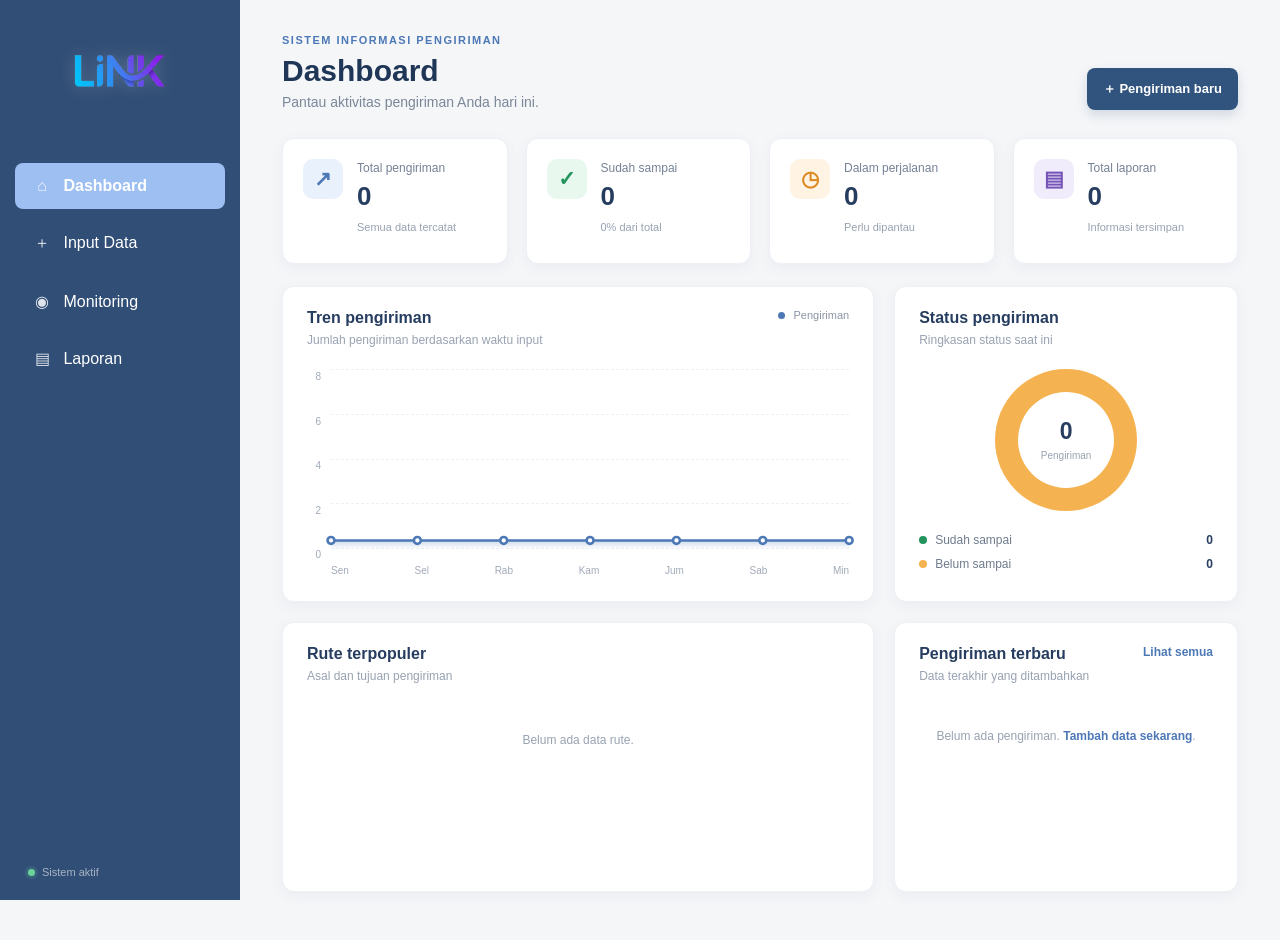
==== dashboard.html @ 86d523b2 "Integrasi Dashboard" ====
<!DOCTYPE html>
<html lang="id">
<head>
    <meta charset="UTF-8">
    <meta name="viewport" content="width=device-width, initial-scale=1.0">
    <title>Dashboard Pengiriman</title>
    <link rel="stylesheet" href="style.css">
</head>

<body>
    <aside class="sidebar">
        <div class="logo">
            <img src="logo.png" alt="Logo Website">
        </div>

        <nav aria-label="Navigasi utama">
            <a class="active" href="dashboard.html">
                <span class="nav-icon">⌂</span> Dashboard
            </a>
            <a href="inputdata.html">
                <span class="nav-icon">＋</span> Input Data
            </a>
            <a href="monitoring.html">
                <span class="nav-icon">◉</span> Monitoring
            </a>
            <a href="laporan.html">
                <span class="nav-icon">▤</span> Laporan
            </a>
        </nav>

        <div class="sidebar-footer">
            <span class="online-dot"></span>
            Sistem aktif
        </div>
    </aside>

    <main class="main-content dashboard-content">
        <header class="dashboard-header">
            <div>
                <p class="eyebrow">SISTEM INFORMASI PENGIRIMAN</p>
                <h1>Dashboard</h1>
                <p class="welcome-text">Pantau aktivitas pengiriman Anda hari ini.</p>
            </div>
            <a class="header-action" href="inputdata.html">＋ <span>Pengiriman baru</span></a>
        </header>

        <section class="stats-grid" aria-label="Ringkasan pengiriman">
            <article class="stat-card stat-blue">
                <div class="stat-icon">↗</div>
                <div>
                    <p>Total pengiriman</p>
                    <strong id="total-shipments">0</strong>
                    <small>Semua data tercatat</small>
                </div>
            </article>
            <article class="stat-card stat-green">
                <div class="stat-icon">✓</div>
                <div>
                    <p>Sudah sampai</p>
                    <strong id="arrived-shipments">0</strong>
                    <small id="arrival-rate">0% dari total</small>
                </div>
            </article>
            <article class="stat-card stat-orange">
                <div class="stat-icon">◷</div>
                <div>
                    <p>Dalam perjalanan</p>
                    <strong id="pending-shipments">0</strong>
                    <small>Perlu dipantau</small>
                </div>
            </article>
            <article class="stat-card stat-purple">
                <div class="stat-icon">▤</div>
                <div>
                    <p>Total laporan</p>
                    <strong id="total-reports">0</strong>
                    <small>Informasi tersimpan</small>
                </div>
            </article>
        </section>

        <section class="dashboard-grid">
            <article class="chart-card trend-card">
                <div class="card-heading">
                    <div>
                        <h2>Tren pengiriman</h2>
                        <p>Jumlah pengiriman berdasarkan waktu input</p>
                    </div>
                    <span class="chart-legend"><i></i> Pengiriman</span>
                </div>
                <div class="line-chart">
                    <div class="y-axis" aria-hidden="true"><span>8</span><span>6</span><span>4</span><span>2</span><span>0</span></div>
                    <div class="chart-area">
                        <div class="grid-lines" aria-hidden="true"><span></span><span></span><span></span><span></span><span></span></div>
                        <svg id="trend-chart" viewBox="0 0 600 210" preserveAspectRatio="none" role="img" aria-label="Grafik tren pengiriman">
                            <defs>
                                <linearGradient id="trend-fill" x1="0" x2="0" y1="0" y2="1">
                                    <stop offset="0%" stop-color="#4c78b6" stop-opacity=".28"/>
                                    <stop offset="100%" stop-color="#4c78b6" stop-opacity="0"/>
                                </linearGradient>
                            </defs>
                            <path id="trend-area" fill="url(#trend-fill)" d=""></path>
                            <polyline id="trend-line" fill="none" stroke="#4c78b6" stroke-width="3" stroke-linecap="round" stroke-linejoin="round" points=""></polyline>
                            <g id="trend-dots"></g>
                        </svg>
                        <div id="trend-labels" class="x-axis"></div>
                    </div>
                </div>
            </article>

            <article class="chart-card status-card">
                <div class="card-heading">
                    <div>
                        <h2>Status pengiriman</h2>
                        <p>Ringkasan status saat ini</p>
                    </div>
                </div>
                <div class="donut-wrap">
                    <div class="donut-chart" id="status-donut"><div><strong id="donut-total">0</strong><span>Pengiriman</span></div></div>
                    <div class="status-legend">
                        <div><span class="legend-dot arrived-dot"></span><span>Sudah sampai</span><strong id="legend-arrived">0</strong></div>
                        <div><span class="legend-dot pending-dot"></span><span>Belum sampai</span><strong id="legend-pending">0</strong></div>
                    </div>
                </div>
            </article>

            <article class="chart-card route-card">
                <div class="card-heading">
                    <div>
                        <h2>Rute terpopuler</h2>
                        <p>Asal dan tujuan pengiriman</p>
                    </div>
                </div>
                <div id="route-chart" class="bar-chart"></div>
            </article>

            <article class="chart-card recent-card">
                <div class="card-heading">
                    <div>
                        <h2>Pengiriman terbaru</h2>
                        <p>Data terakhir yang ditambahkan</p>
                    </div>
                    <a href="monitoring.html">Lihat semua</a>
                </div>
                <div id="recent-shipments" class="recent-list"></div>
            </article>
        </section>
    </main>

    <script>
        function getData(key) {
            try {
                return JSON.parse(localStorage.getItem(key) || "[]");
            } catch (error) {
                return [];
            }
        }

        function updateDashboard() {
            const shipments = getData("shipments");
            const reports = getData("reports");
            const arrived = shipments.filter(function (item) { return item.status === "Sudah"; }).length;
            const pending = shipments.length - arrived;
            const rate = shipments.length ? Math.round((arrived / shipments.length) * 100) : 0;

            document.getElementById("total-shipments").textContent = shipments.length;
            document.getElementById("arrived-shipments").textContent = arrived;
            document.getElementById("pending-shipments").textContent = pending;
            document.getElementById("total-reports").textContent = reports.length;
            document.getElementById("arrival-rate").textContent = rate + "% dari total";
            document.getElementById("donut-total").textContent = shipments.length;
            document.getElementById("legend-arrived").textContent = arrived;
            document.getElementById("legend-pending").textContent = pending;
            document.getElementById("status-donut").style.setProperty("--arrived-rate", rate + "%");

            renderTrend(shipments);
            renderRoutes(shipments);
            renderRecent(shipments);
        }

        function renderTrend(shipments) {
            const days = ["Sen", "Sel", "Rab", "Kam", "Jum", "Sab", "Min"];
            const counts = [0, 0, 0, 0, 0, 0, 0];
            shipments.forEach(function (shipment) {
                if (!shipment.createdAt) return;
                const date = new Date(shipment.createdAt);
                if (!Number.isNaN(date.getTime())) counts[(date.getDay() + 6) % 7]++;
            });
            const max = Math.max(2, Math.max.apply(null, counts));
            const points = counts.map(function (count, index) {
                return (index * 100) + "," + (200 - (count / max) * 170);
            });
            document.getElementById("trend-line").setAttribute("points", points.join(" "));
            document.getElementById("trend-area").setAttribute("d", "M " + points.join(" L ") + " L 600,210 L 0,210 Z");
            document.getElementById("trend-dots").innerHTML = points.map(function (point, index) {
                const values = point.split(",");
                return '<circle cx="' + values[0] + '" cy="' + values[1] + '" r="4" fill="#fff" stroke="#4c78b6" stroke-width="3"><title>' + days[index] + ": " + counts[index] + " pengiriman</title></circle>";
            }).join("");
            document.getElementById("trend-labels").innerHTML = days.map(function (day) { return "<span>" + day + "</span>"; }).join("");
        }

        function renderRoutes(shipments) {
            const routes = {};
            shipments.forEach(function (shipment) {
                const route = (shipment.origin || "Asal") + " → " + (shipment.destination || "Tujuan");
                routes[route] = (routes[route] || 0) + 1;
            });
            const sorted = Object.keys(routes).sort(function (a, b) { return routes[b] - routes[a]; }).slice(0, 4);
            const max = sorted.length ? routes[sorted[0]] : 1;
            const container = document.getElementById("route-chart");
            container.innerHTML = sorted.length ? sorted.map(function (route) {
                return '<div class="bar-row"><div class="bar-label"><span title="' + route + '">' + route + '</span><strong>' + routes[route] + '</strong></div><div class="bar-track"><i style="width:' + (routes[route] / max * 100) + '%"></i></div></div>';
            }).join("") : '<p class="empty-chart">Belum ada data rute.</p>';
        }

        function renderRecent(shipments) {
            const recent = shipments.slice(-4).reverse();
            const container = document.getElementById("recent-shipments");
            container.innerHTML = recent.length ? recent.map(function (shipment) {
                const statusClass = shipment.status === "Sudah" ? "status-arrived" : "status-pending";
                return '<div class="recent-item"><div class="route-avatar">↗</div><div class="recent-route"><strong>' + (shipment.origin || "-") + " → " + (shipment.destination || "-") + '</strong><span>' + (shipment.time || "--:--") + ' · Jadwal pengiriman</span></div><span class="status ' + statusClass + '">' + (shipment.status || "Belum") + "</span></div>";
            }).join("") : '<p class="empty-chart">Belum ada pengiriman. <a href="inputdata.html">Tambah data sekarang</a>.</p>';
        }

        updateDashboard();
        window.addEventListener("storage", updateDashboard);
        window.addEventListener("pageshow", updateDashboard);
    </script>
</body>
</html>
---- style.css ----
/* RESET */
* {
    margin: 0;
    padding: 0;
    box-sizing: border-box;
}


/* BODY */
body {
    font-family: Arial, sans-serif;
    background-color: #f5f6f8;
    display: flex;
    min-height: 100vh;
}


/* SIDEBAR */
.sidebar {
    width: 240px;
    height: 100vh;
    background-color: #314e76;
    position: fixed;
    left: 0;
    top: 0;
    padding: 25px 15px;
}


/* LOGO */
.logo {
    display: flex;
    justify-content: center;
    align-items: center;
    margin-bottom: 40px;
}

.logo img {
    width: 180px;
    height: auto;
    display: block;
    filter: drop-shadow(0 0 8px rgba(255, 255, 255, 0.2));
}


/* MENU */
.sidebar nav {
    display: flex;
    flex-direction: column;
    gap: 10px;
}


/* HYPERLINK */
.sidebar nav a {
    text-decoration: none;
    color: white;
    padding: 14px 18px;
    border-radius: 8px;
    transition: 0.3s;
}


/* HOVER */
.sidebar nav a:hover {
    background-color: #9ebff1;
}

.sidebar nav a.active {
    background-color: #9ebff1;
    font-weight: bold;
}


/* MAIN CONTENT */
.main-content {
    margin-left: 240px;
    width: calc(100% - 240px);
    min-height: 100vh;

    /* 
       AREA INI SENGAJA KOSONG
       Anda dapat memasukkan elemen
       website di dalamnya.
    */

    padding: 30px;
}

/* DASHBOARD */
.dashboard-content {
    padding: 34px 42px 48px;
}

.dashboard-header {
    display: flex;
    align-items: flex-end;
    justify-content: space-between;
    gap: 24px;
    margin-bottom: 28px;
}

.eyebrow {
    color: #4c78b6;
    font-size: 11px;
    font-weight: 800;
    letter-spacing: 1.5px;
    margin-bottom: 8px;
}

.dashboard-header h1 {
    color: #1f3657;
    font-size: 30px;
    margin-bottom: 6px;
}

.welcome-text {
    color: #7b8798;
    font-size: 14px;
}

.page-header {
    align-items: flex-end;
    display: flex;
    justify-content: space-between;
    gap: 24px;
    margin: 4px auto 26px;
    width: min(100%, 1100px);
}

.page-header h1 {
    color: #1f3657;
    font-size: 28px;
    margin-bottom: 6px;
}

.text-link {
    color: #4c78b6;
    font-size: 12px;
    font-weight: bold;
    text-decoration: none;
    white-space: nowrap;
}

.text-link:hover,
.card-heading a:hover {
    text-decoration: underline;
}

.section-label {
    color: #4c78b6;
    font-size: 10px;
    font-weight: 800;
    letter-spacing: 1.2px;
    margin-bottom: 9px;
}

.page-summary {
    display: flex;
    gap: 14px;
    margin: 0 auto 20px;
    width: min(100%, 1100px);
}

.page-summary > div {
    background: #f8fafc;
    border: 1px solid #edf0f5;
    border-radius: 9px;
    flex: 1;
    padding: 13px 16px;
}

.page-summary span {
    color: #7b8798;
    display: block;
    font-size: 11px;
    margin-bottom: 6px;
}

.page-summary strong {
    color: #263d60;
    font-size: 20px;
}

.table-card h2 {
    color: #314e76;
    font-size: 22px;
    margin-bottom: 8px;
}

.header-action {
    color: white;
    background: #31547f;
    border-radius: 8px;
    box-shadow: 0 5px 12px rgba(49, 84, 127, .18);
    font-size: 13px;
    font-weight: bold;
    padding: 12px 16px;
    text-decoration: none;
    transition: .2s;
}

.header-action:hover {
    background: #243f61;
    transform: translateY(-1px);
}

.stats-grid {
    display: grid;
    grid-template-columns: repeat(4, 1fr);
    gap: 18px;
    margin-bottom: 22px;
}

.stat-card {
    align-items: flex-start;
    background: white;
    border: 1px solid #edf0f5;
    border-radius: 12px;
    box-shadow: 0 4px 14px rgba(49, 78, 118, .06);
    display: flex;
    gap: 14px;
    min-height: 126px;
    padding: 20px;
}

.stat-icon {
    align-items: center;
    border-radius: 10px;
    display: flex;
    flex: 0 0 40px;
    font-size: 21px;
    font-weight: bold;
    height: 40px;
    justify-content: center;
}

.stat-card p {
    color: #758195;
    font-size: 12px;
    margin: 2px 0 8px;
}

.stat-card strong {
    color: #263d60;
    display: block;
    font-size: 26px;
    line-height: 1;
    margin-bottom: 8px;
}

.stat-card small {
    color: #98a2b1;
    font-size: 11px;
}

.stat-blue .stat-icon { background: #e9f1fc; color: #4c78b6; }
.stat-green .stat-icon { background: #e9f8ef; color: #23945d; }
.stat-orange .stat-icon { background: #fff3e3; color: #db8b24; }
.stat-purple .stat-icon { background: #f1ecfb; color: #7654b7; }

.dashboard-grid {
    display: grid;
    grid-template-columns: minmax(0, 1.55fr) minmax(280px, .9fr);
    gap: 20px;
}

.chart-card {
    background: white;
    border: 1px solid #edf0f5;
    border-radius: 12px;
    box-shadow: 0 4px 14px rgba(49, 78, 118, .06);
    min-width: 0;
    padding: 22px 24px;
}

.card-heading {
    align-items: flex-start;
    display: flex;
    justify-content: space-between;
    gap: 14px;
    margin-bottom: 22px;
}

.card-heading h2 {
    color: #263d60;
    font-size: 16px;
    margin-bottom: 6px;
}

.card-heading p {
    color: #98a2b1;
    font-size: 12px;
}

.card-heading a {
    color: #4c78b6;
    font-size: 12px;
    font-weight: bold;
    text-decoration: none;
}

.chart-legend {
    color: #8a94a4;
    font-size: 11px;
    white-space: nowrap;
}

.chart-legend i {
    background: #4c78b6;
    border-radius: 50%;
    display: inline-block;
    height: 7px;
    margin-right: 5px;
    width: 7px;
}

.trend-card { min-height: 300px; }
.line-chart { display: flex; height: 210px; }
.y-axis { color: #a1aab8; display: flex; flex-direction: column; font-size: 10px; justify-content: space-between; padding: 2px 10px 19px 0; text-align: right; width: 24px; }
.chart-area { flex: 1; min-width: 0; position: relative; }
.grid-lines { display: flex; flex-direction: column; height: 180px; justify-content: space-between; left: 0; position: absolute; right: 0; top: 0; }
.grid-lines span { border-top: 1px dashed #edf0f5; display: block; }
.chart-area svg { height: 180px; overflow: visible; position: relative; width: 100%; z-index: 1; }
.x-axis { color: #a1aab8; display: flex; font-size: 10px; justify-content: space-between; padding-top: 12px; }

.status-card { min-height: 300px; }
.donut-wrap { align-items: center; display: flex; flex-direction: column; gap: 22px; }
.donut-chart { align-items: center; background: conic-gradient(#23945d 0 var(--arrived-rate, 0%), #f5b250 var(--arrived-rate, 0%) 100%); border-radius: 50%; display: flex; height: 142px; justify-content: center; position: relative; width: 142px; }
.donut-chart:before { background: white; border-radius: 50%; content: ""; height: 96px; position: absolute; width: 96px; }
.donut-chart div { position: relative; text-align: center; z-index: 1; }
.donut-chart strong { color: #263d60; display: block; font-size: 23px; }
.donut-chart span { color: #98a2b1; font-size: 10px; }
.status-legend { display: grid; gap: 10px; width: 100%; }
.status-legend div { align-items: center; color: #6f7b8d; display: flex; font-size: 12px; gap: 8px; }
.status-legend strong { color: #263d60; margin-left: auto; }
.legend-dot { border-radius: 50%; height: 8px; width: 8px; }
.arrived-dot { background: #23945d; }
.pending-dot { background: #f5b250; }

.route-card, .recent-card { min-height: 270px; }
.bar-chart { display: grid; gap: 17px; padding-top: 4px; }
.bar-label { align-items: center; color: #6f7b8d; display: flex; font-size: 12px; justify-content: space-between; margin-bottom: 7px; }
.bar-label span { overflow: hidden; text-overflow: ellipsis; white-space: nowrap; }
.bar-label strong { color: #263d60; font-size: 12px; margin-left: 10px; }
.bar-track { background: #eef2f7; border-radius: 99px; height: 7px; overflow: hidden; }
.bar-track i { background: linear-gradient(90deg, #527fba, #86a9d4); border-radius: inherit; display: block; height: 100%; }
.empty-chart { color: #98a2b1; font-size: 12px; padding: 24px 0; text-align: center; }
.empty-chart a { color: #4c78b6; font-weight: bold; text-decoration: none; }

.recent-list { display: grid; gap: 5px; }
.recent-item { align-items: center; border-bottom: 1px solid #f0f2f5; display: flex; gap: 10px; padding: 9px 0; }
.recent-item:last-child { border-bottom: 0; }
.route-avatar { align-items: center; background: #e9f1fc; border-radius: 8px; color: #4c78b6; display: flex; flex: 0 0 32px; font-size: 16px; height: 32px; justify-content: center; }
.recent-route { flex: 1; min-width: 0; }
.recent-route strong { color: #3d4e68; display: block; font-size: 12px; overflow: hidden; text-overflow: ellipsis; white-space: nowrap; }
.recent-route span { color: #a0a9b6; display: block; font-size: 10px; margin-top: 4px; }
.recent-item .status { font-size: 10px; padding: 4px 8px; }
.sidebar-footer { align-items: center; bottom: 22px; color: rgba(255,255,255,.58); display: flex; font-size: 11px; gap: 7px; left: 28px; position: absolute; }
.online-dot { background: #6bd29a; border-radius: 50%; box-shadow: 0 0 0 3px rgba(107,210,154,.15); height: 7px; width: 7px; }
.nav-icon { display: inline-block; font-size: 16px; margin-right: 8px; opacity: .85; text-align: center; width: 18px; }

/* FORM INPUT DATA */
.input-card {
    width: min(100%, 720px);
    margin: 20px auto;
    padding: 32px;
    background-color: white;
    border-radius: 12px;
    box-shadow: 0 4px 14px rgba(49, 78, 118, 0.12);
}

.input-card h1 {
    color: #314e76;
    margin-bottom: 8px;
}

.input-card p {
    color: #6b7280;
    margin-bottom: 28px;
}

.form-group {
    display: flex;
    flex-direction: column;
    gap: 8px;
    margin-bottom: 20px;
}

.form-group label {
    color: #314e76;
    font-weight: bold;
}

.form-group input {
    width: 100%;
    padding: 12px 14px;
    border: 1px solid #d1d5db;
    border-radius: 8px;
    font: inherit;
}

.form-group input:focus {
    outline: none;
    border-color: #314e76;
    box-shadow: 0 0 0 3px rgba(49, 78, 118, 0.15);
}

.form-group textarea {
    width: 100%;
    padding: 12px 14px;
    border: 1px solid #d1d5db;
    border-radius: 8px;
    font: inherit;
    resize: vertical;
}

.form-group textarea:focus {
    outline: none;
    border-color: #314e76;
    box-shadow: 0 0 0 3px rgba(49, 78, 118, 0.15);
}

.form-group select {
    width: 100%;
    padding: 12px 14px;
    border: 1px solid #d1d5db;
    border-radius: 8px;
    background-color: white;
    font: inherit;
}

.form-group select:focus {
    outline: none;
    border-color: #314e76;
    box-shadow: 0 0 0 3px rgba(49, 78, 118, 0.15);
}

.submit-button {
    border: 0;
    border-radius: 8px;
    padding: 13px 22px;
    background-color: #314e76;
    color: white;
    font: inherit;
    font-weight: bold;
    cursor: pointer;
    transition: 0.3s;
}

.submit-button:hover {
    background-color: #243b5a;
}

/* MONITORING TABLE */
.table-card {
    width: min(100%, 1100px);
    margin: 20px auto;
    padding: 32px;
    background-color: white;
    border-radius: 12px;
    box-shadow: 0 4px 14px rgba(49, 78, 118, 0.12);
}

.table-card h1 {
    color: #314e76;
    margin-bottom: 8px;
}

.table-card p {
    color: #6b7280;
    margin-bottom: 28px;
}

.table-wrapper {
    overflow-x: auto;
}

table {
    width: 100%;
    border-collapse: collapse;
    text-align: left;
}

th,
td {
    padding: 14px 16px;
    border-bottom: 1px solid #e5e7eb;
}

th {
    color: white;
    background-color: #314e76;
}

td {
    color: #374151;
}

.verify-button,
.status-button,
.close-modal {
    border: 0;
    border-radius: 7px;
    padding: 9px 14px;
    font: inherit;
    font-weight: bold;
    cursor: pointer;
}

.verify-button {
    color: white;
    background-color: #314e76;
}

.verify-button:hover {
    background-color: #243b5a;
}

.status {
    display: inline-block;
    padding: 5px 10px;
    border-radius: 999px;
    font-size: 13px;
    font-weight: bold;
}

.status-arrived {
    color: #166534;
    background-color: #dcfce7;
}

.status-pending {
    color: #92400e;
    background-color: #fef3c7;
}

.empty-state {
    padding: 30px;
    color: #6b7280;
    text-align: center;
}

/* VERIFICATION POPUP */
.modal-overlay {
    position: fixed;
    inset: 0;
    display: flex;
    justify-content: center;
    align-items: center;
    padding: 20px;
    background-color: rgba(15, 23, 42, 0.55);
}

.modal-overlay[hidden] {
    display: none;
}

.verification-modal {
    width: min(100%, 420px);
    padding: 28px;
    background-color: white;
    border-radius: 12px;
    text-align: center;
    box-shadow: 0 8px 24px rgba(15, 23, 42, 0.25);
}

.verification-modal h2 {
    color: #314e76;
    margin-bottom: 10px;
}

.verification-modal p {
    color: #6b7280;
    margin-bottom: 24px;
}

.modal-actions {
    display: flex;
    justify-content: center;
    gap: 12px;
    margin-bottom: 18px;
}

.arrived {
    color: white;
    background-color: #16a34a;
}

.not-arrived {
    color: white;
    background-color: #d97706;
}

.close-modal {
    color: #374151;
    background-color: #e5e7eb;
}


/* RESPONSIVE */
@media (max-width: 768px) {

    .sidebar {
        width: 180px;
    }

    .main-content {
        margin-left: 180px;
        width: calc(100% - 180px);
    }

    .input-card {
        padding: 24px;
    }

    .dashboard-content {
        padding: 24px 18px 36px;
    }

    .stats-grid {
        grid-template-columns: repeat(2, 1fr);
    }

    .dashboard-grid {
        grid-template-columns: 1fr;
    }

    .dashboard-header {
        align-items: flex-start;
        flex-direction: column;
    }

    .page-header {
        align-items: flex-start;
        flex-direction: column;
    }

    .page-summary {
        flex-wrap: wrap;
    }

}

@media (max-width: 480px) {
    .sidebar {
        padding: 18px 8px;
        width: 62px;
    }

    .logo img {
        width: 46px;
    }

    .sidebar nav a {
        font-size: 0;
        padding: 12px 8px;
        text-align: center;
    }

    .nav-icon {
        font-size: 18px;
        margin: 0;
    }

    .sidebar-footer {
        display: none;
    }

    .main-content {
        margin-left: 62px;
        width: calc(100% - 62px);
    }

    .stats-grid {
        gap: 10px;
    }

    .page-summary {
        gap: 8px;
    }

    .page-summary > div {
        min-width: calc(50% - 4px);
        padding: 11px;
    }

    .stat-card {
        gap: 8px;
        min-height: 112px;
        padding: 14px 10px;
    }

    .stat-icon {
        flex-basis: 30px;
        height: 30px;
    }

    .stat-card strong {
        font-size: 22px;
    }

    .stat-card small {
        font-size: 10px;
    }

    .header-action span {
        display: none;
    }
}
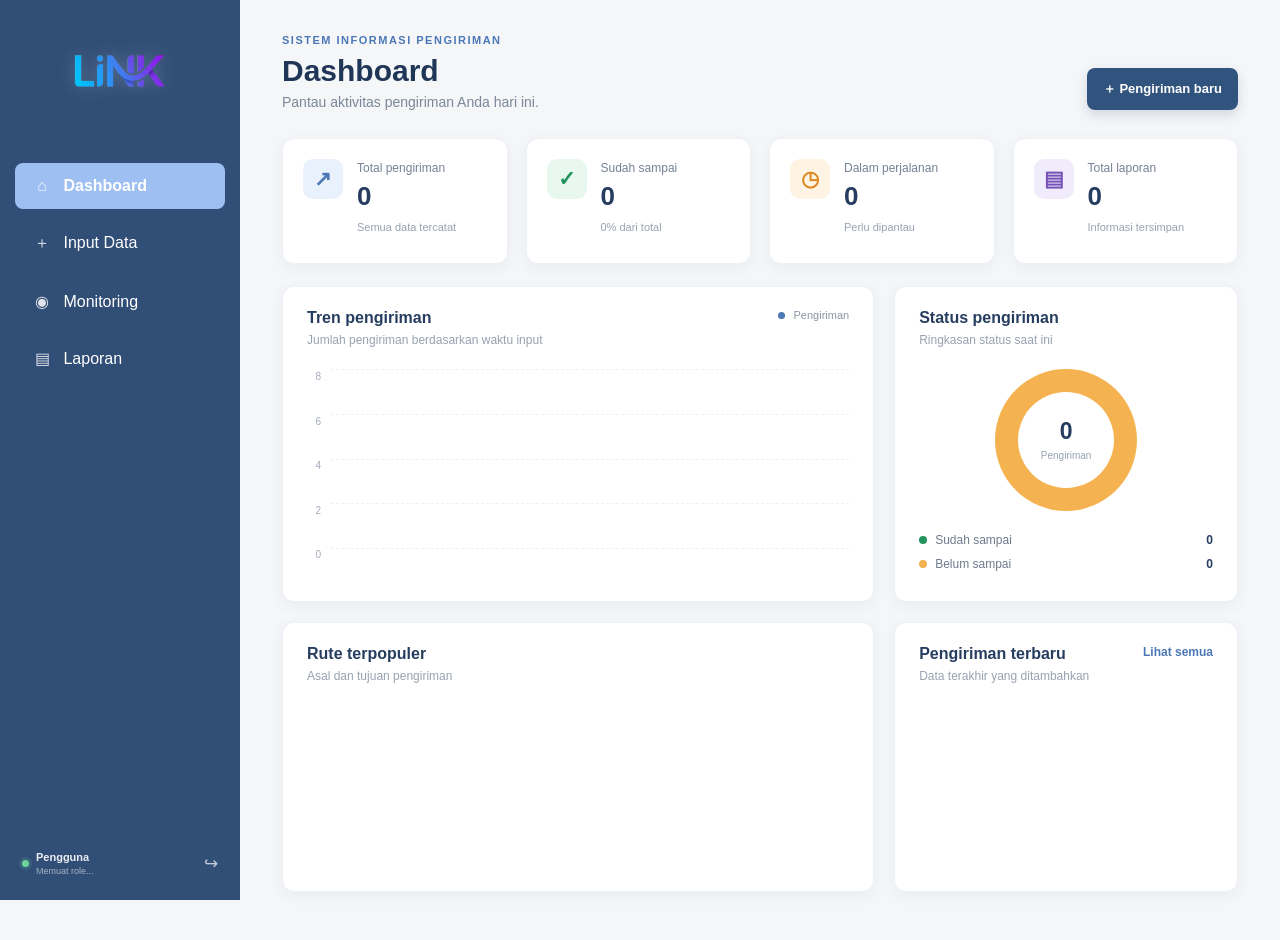
==== commit b1008d49: "Create login with role & migration supabase" ====
--- a/dashboard.html
+++ b/dashboard.html
@@ -14,23 +14,24 @@
         </div>
 
         <nav aria-label="Navigasi utama">
-            <a class="active" href="dashboard.html">
+            <a class="active" data-page="dashboard.html" href="dashboard.html">
                 <span class="nav-icon">⌂</span> Dashboard
             </a>
-            <a href="inputdata.html">
+            <a data-page="inputdata.html" href="inputdata.html">
                 <span class="nav-icon">＋</span> Input Data
             </a>
-            <a href="monitoring.html">
+            <a data-page="monitoring.html" href="monitoring.html">
                 <span class="nav-icon">◉</span> Monitoring
             </a>
-            <a href="laporan.html">
+            <a data-page="laporan.html" href="laporan.html">
                 <span class="nav-icon">▤</span> Laporan
             </a>
         </nav>
 
         <div class="sidebar-footer">
             <span class="online-dot"></span>
-            Sistem aktif
+            <span><strong data-user-name>Pengguna</strong><small data-user-role>Memuat role...</small></span>
+            <button type="button" data-action="logout" title="Keluar">↪</button>
         </div>
     </aside>
 
@@ -43,6 +44,7 @@
             </div>
             <a class="header-action" href="inputdata.html">＋ <span>Pengiriman baru</span></a>
         </header>
+        <div class="login-error" data-error hidden></div>
 
         <section class="stats-grid" aria-label="Ringkasan pengiriman">
             <article class="stat-card stat-blue">
@@ -147,18 +149,21 @@
         </section>
     </main>
 
-    <script>
-        function getData(key) {
-            try {
-                return JSON.parse(localStorage.getItem(key) || "[]");
-            } catch (error) {
-                return [];
-            }
-        }
-
-        function updateDashboard() {
-            const shipments = getData("shipments");
-            const reports = getData("reports");
+    <script type="module">
+        import { supabase, requirePageAccess, setupNavigation, showError } from "./supabase-client.js";
+
+        let shipments = [];
+        let reports = [];
+
+        async function updateDashboard() {
+            const shipmentResult = await supabase.from("shipments").select("id, origin, destination, shipping_time, status, created_at").order("created_at", { ascending: true });
+            const reportResult = await supabase.from("reports").select("id");
+            if (shipmentResult.error) throw shipmentResult.error;
+            if (reportResult.error) throw reportResult.error;
+            shipments = shipmentResult.data.map(function (item) {
+                return { origin: item.origin, destination: item.destination, time: item.shipping_time, status: item.status, createdAt: item.created_at };
+            });
+            reports = reportResult.data;
             const arrived = shipments.filter(function (item) { return item.status === "Sudah"; }).length;
             const pending = shipments.length - arrived;
             const rate = shipments.length ? Math.round((arrived / shipments.length) * 100) : 0;
@@ -222,9 +227,18 @@
             }).join("") : '<p class="empty-chart">Belum ada pengiriman. <a href="inputdata.html">Tambah data sekarang</a>.</p>';
         }
 
-        updateDashboard();
-        window.addEventListener("storage", updateDashboard);
-        window.addEventListener("pageshow", updateDashboard);
+        try {
+            const session = await requirePageAccess("dashboard.html");
+            if (session) {
+                setupNavigation(session.profile);
+                await updateDashboard();
+            }
+        } catch (error) {
+            showError("Dashboard gagal memuat data dari Supabase.");
+        }
+        window.addEventListener("pageshow", function () {
+            updateDashboard().catch(function () {});
+        });
     </script>
 </body>
 </html>
--- a/style.css
+++ b/style.css
@@ -356,9 +356,100 @@
 .recent-route strong { color: #3d4e68; display: block; font-size: 12px; overflow: hidden; text-overflow: ellipsis; white-space: nowrap; }
 .recent-route span { color: #a0a9b6; display: block; font-size: 10px; margin-top: 4px; }
 .recent-item .status { font-size: 10px; padding: 4px 8px; }
-.sidebar-footer { align-items: center; bottom: 22px; color: rgba(255,255,255,.58); display: flex; font-size: 11px; gap: 7px; left: 28px; position: absolute; }
+.sidebar-footer { align-items: center; bottom: 22px; color: rgba(255,255,255,.58); display: flex; font-size: 11px; gap: 7px; left: 22px; position: absolute; right: 18px; }
+.sidebar-footer strong, .sidebar-footer small { display: block; max-width: 142px; overflow: hidden; text-overflow: ellipsis; white-space: nowrap; }
+.sidebar-footer strong { color: rgba(255,255,255,.9); font-size: 11px; }
+.sidebar-footer small { font-size: 9px; margin-top: 3px; }
+.sidebar-footer button { background: transparent; border: 0; color: rgba(255,255,255,.7); cursor: pointer; font-size: 17px; margin-left: auto; padding: 4px; }
+.sidebar-footer button:hover { color: white; }
 .online-dot { background: #6bd29a; border-radius: 50%; box-shadow: 0 0 0 3px rgba(107,210,154,.15); height: 7px; width: 7px; }
 .nav-icon { display: inline-block; font-size: 16px; margin-right: 8px; opacity: .85; text-align: center; width: 18px; }
+
+/* LOGIN */
+.login-page {
+    align-items: center;
+    background: #f3f6fa;
+    display: flex;
+    justify-content: center;
+    padding: 28px;
+}
+
+.login-shell {
+    background: white;
+    border-radius: 18px;
+    box-shadow: 0 18px 50px rgba(49, 78, 118, .12);
+    display: grid;
+    grid-template-columns: 1fr 1fr;
+    max-width: 900px;
+    overflow: hidden;
+    width: 100%;
+}
+
+.login-brand {
+    background: #314e76;
+    color: white;
+    display: flex;
+    flex-direction: column;
+    justify-content: center;
+    min-height: 500px;
+    padding: 56px;
+}
+
+.login-brand img {
+    filter: brightness(0) invert(1);
+    margin-bottom: 50px;
+    max-width: 190px;
+}
+
+.login-brand .eyebrow {
+    color: #b9d4f5;
+}
+
+.login-brand h1 {
+    font-size: 32px;
+    line-height: 1.2;
+    margin-bottom: 18px;
+}
+
+.login-brand p:last-child {
+    color: #d1deef;
+    font-size: 14px;
+    line-height: 1.7;
+    max-width: 320px;
+}
+
+.login-card {
+    align-self: center;
+    padding: 56px;
+}
+
+.login-card h2 {
+    color: #263d60;
+    font-size: 26px;
+    margin-bottom: 8px;
+}
+
+.login-subtitle {
+    color: #8a94a4;
+    font-size: 13px;
+    margin-bottom: 28px;
+}
+
+.login-button {
+    margin-top: 6px;
+    width: 100%;
+}
+
+.login-error {
+    background: #fff1f2;
+    border: 1px solid #fecdd3;
+    border-radius: 8px;
+    color: #be123c;
+    font-size: 12px;
+    line-height: 1.5;
+    margin-bottom: 18px;
+    padding: 11px 13px;
+}
 
 /* FORM INPUT DATA */
 .input-card {
@@ -707,4 +798,26 @@
     .header-action span {
         display: none;
     }
+
+    .login-shell {
+        grid-template-columns: 1fr;
+    }
+
+    .login-brand {
+        min-height: auto;
+        padding: 34px;
+    }
+
+    .login-brand img {
+        margin-bottom: 28px;
+        max-width: 130px;
+    }
+
+    .login-brand h1 {
+        font-size: 26px;
+    }
+
+    .login-card {
+        padding: 34px;
+    }
 }
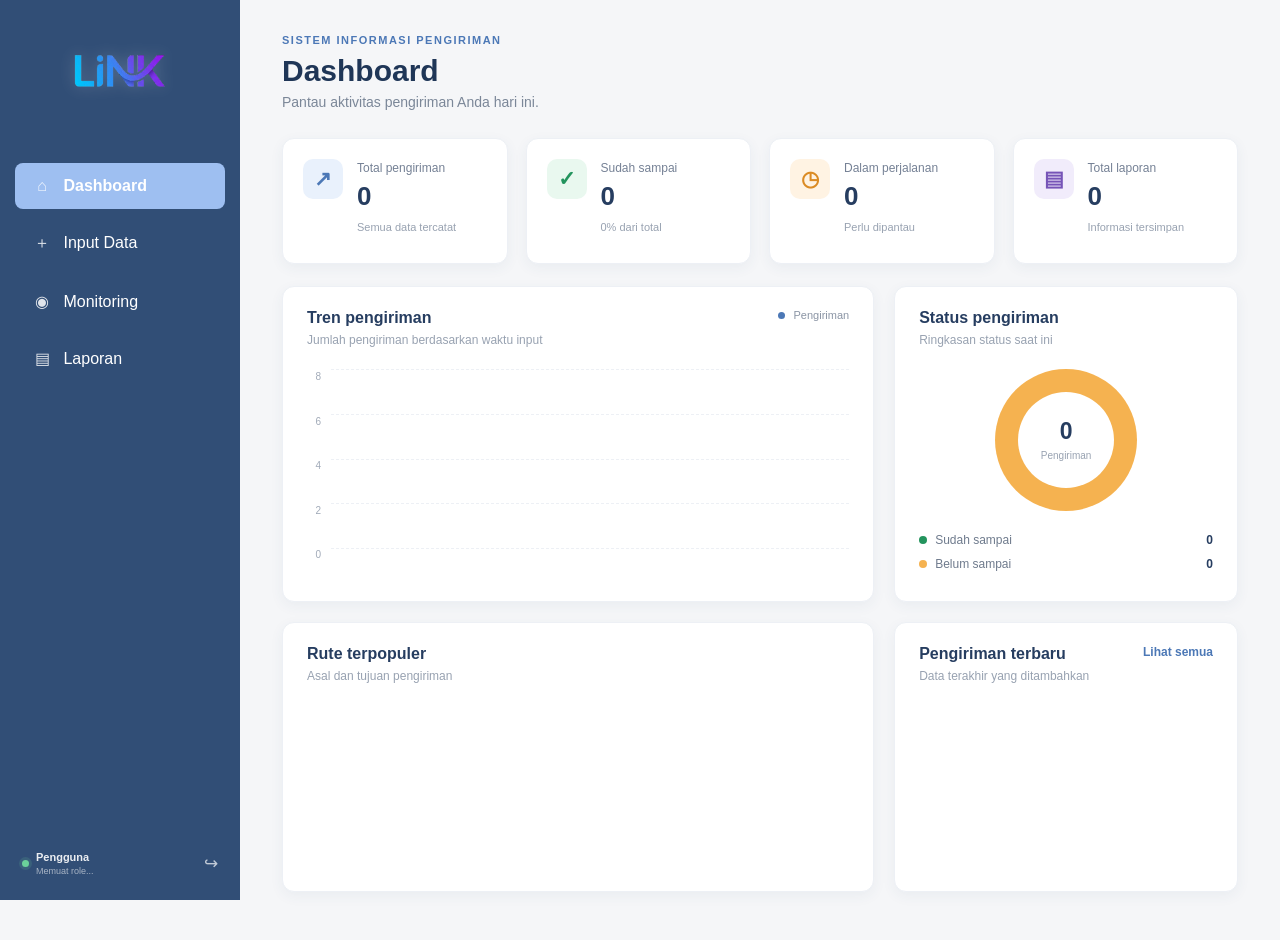
==== commit a6a93536: "Remove Navigation" ====
--- a/dashboard.html
+++ b/dashboard.html
@@ -42,7 +42,6 @@
                 <h1>Dashboard</h1>
                 <p class="welcome-text">Pantau aktivitas pengiriman Anda hari ini.</p>
             </div>
-            <a class="header-action" href="inputdata.html">＋ <span>Pengiriman baru</span></a>
         </header>
         <div class="login-error" data-error hidden></div>
 
--- a/style.css
+++ b/style.css
@@ -396,7 +396,6 @@
 }
 
 .login-brand img {
-    filter: brightness(0) invert(1);
     margin-bottom: 50px;
     max-width: 190px;
 }
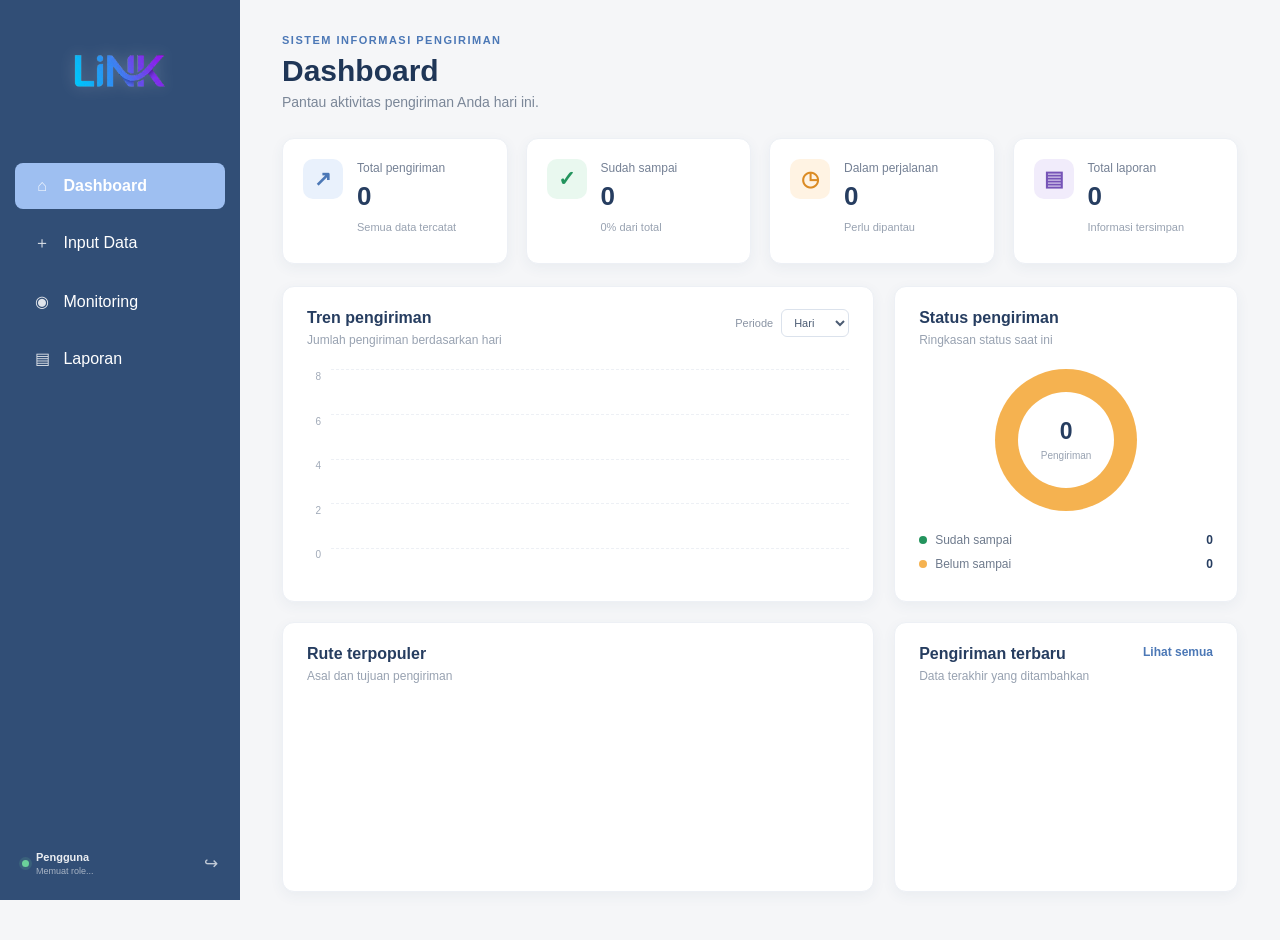
==== commit a958bd19: "CHange Input" ====
--- a/dashboard.html
+++ b/dashboard.html
@@ -85,9 +85,16 @@
                 <div class="card-heading">
                     <div>
                         <h2>Tren pengiriman</h2>
-                        <p>Jumlah pengiriman berdasarkan waktu input</p>
-                    </div>
-                    <span class="chart-legend"><i></i> Pengiriman</span>
+                        <p id="trend-description">Jumlah pengiriman berdasarkan hari</p>
+                    </div>
+                    <div class="trend-controls">
+                        <label for="trend-period">Periode</label>
+                        <select id="trend-period">
+                            <option value="day">Hari</option>
+                            <option value="month">Bulan</option>
+                            <option value="year">Tahun</option>
+                        </select>
+                    </div>
                 </div>
                 <div class="line-chart">
                     <div class="y-axis" aria-hidden="true"><span>8</span><span>6</span><span>4</span><span>2</span><span>0</span></div>
@@ -155,12 +162,12 @@
         let reports = [];
 
         async function updateDashboard() {
-            const shipmentResult = await supabase.from("shipments").select("id, origin, destination, shipping_time, status, created_at").order("created_at", { ascending: true });
+            const shipmentResult = await supabase.from("shipments").select("id, trip_id, shipping_date, origin, destination, shipping_time, planned_arrival, arrival_time, driver_id, fleet_type, status, created_at").order("shipping_date", { ascending: true });
             const reportResult = await supabase.from("reports").select("id");
             if (shipmentResult.error) throw shipmentResult.error;
             if (reportResult.error) throw reportResult.error;
             shipments = shipmentResult.data.map(function (item) {
-                return { origin: item.origin, destination: item.destination, time: item.shipping_time, status: item.status, createdAt: item.created_at };
+                return { tripId: item.trip_id, shippingDate: item.shipping_date, origin: item.origin, destination: item.destination, time: item.shipping_time, status: item.status, plannedArrival: item.planned_arrival, arrivalTime: item.arrival_time, driverId: item.driver_id, fleetType: item.fleet_type, createdAt: item.created_at };
             });
             reports = reportResult.data;
             const arrived = shipments.filter(function (item) { return item.status === "Sudah"; }).length;
@@ -177,30 +184,47 @@
             document.getElementById("legend-pending").textContent = pending;
             document.getElementById("status-donut").style.setProperty("--arrived-rate", rate + "%");
 
-            renderTrend(shipments);
+            renderTrend(shipments, document.getElementById("trend-period").value);
             renderRoutes(shipments);
             renderRecent(shipments);
         }
 
-        function renderTrend(shipments) {
-            const days = ["Sen", "Sel", "Rab", "Kam", "Jum", "Sab", "Min"];
-            const counts = [0, 0, 0, 0, 0, 0, 0];
+        function renderTrend(shipments, period) {
+            const labels = period === "day" ? ["Sen", "Sel", "Rab", "Kam", "Jum", "Sab", "Min"] : period === "month" ? ["Jan", "Feb", "Mar", "Apr", "Mei", "Jun", "Jul", "Agt", "Sep", "Okt", "Nov", "Des"] : [];
+            const counts = labels.length ? labels.map(function () { return 0; }) : [];
             shipments.forEach(function (shipment) {
-                if (!shipment.createdAt) return;
-                const date = new Date(shipment.createdAt);
-                if (!Number.isNaN(date.getTime())) counts[(date.getDay() + 6) % 7]++;
-            });
+                const date = new Date((shipment.shippingDate || "") + "T00:00:00");
+                if (Number.isNaN(date.getTime())) return;
+                if (period === "day") counts[(date.getDay() + 6) % 7]++;
+                if (period === "month") counts[date.getMonth()]++;
+                if (period === "year") {
+                    const year = String(date.getFullYear());
+                    const index = labels.indexOf(year);
+                    if (index >= 0) counts[index]++;
+                }
+            });
+            if (period === "year") {
+                const years = {};
+                shipments.forEach(function (shipment) {
+                    const year = (shipment.shippingDate || "").slice(0, 4);
+                    if (year) years[year] = (years[year] || 0) + 1;
+                });
+                labels.push.apply(labels, Object.keys(years).sort());
+                counts.push.apply(counts, labels.map(function (year) { return years[year] || 0; }));
+            }
             const max = Math.max(2, Math.max.apply(null, counts));
+            const step = labels.length > 1 ? 600 / (labels.length - 1) : 600;
             const points = counts.map(function (count, index) {
-                return (index * 100) + "," + (200 - (count / max) * 170);
+                return (index * step) + "," + (200 - (count / max) * 170);
             });
             document.getElementById("trend-line").setAttribute("points", points.join(" "));
             document.getElementById("trend-area").setAttribute("d", "M " + points.join(" L ") + " L 600,210 L 0,210 Z");
             document.getElementById("trend-dots").innerHTML = points.map(function (point, index) {
                 const values = point.split(",");
-                return '<circle cx="' + values[0] + '" cy="' + values[1] + '" r="4" fill="#fff" stroke="#4c78b6" stroke-width="3"><title>' + days[index] + ": " + counts[index] + " pengiriman</title></circle>";
+                return '<circle cx="' + values[0] + '" cy="' + values[1] + '" r="4" fill="#fff" stroke="#4c78b6" stroke-width="3"><title>' + labels[index] + ": " + counts[index] + " pengiriman</title></circle>";
             }).join("");
-            document.getElementById("trend-labels").innerHTML = days.map(function (day) { return "<span>" + day + "</span>"; }).join("");
+            document.getElementById("trend-labels").innerHTML = labels.map(function (label) { return "<span>" + label + "</span>"; }).join("");
+            document.getElementById("trend-description").textContent = "Jumlah pengiriman berdasarkan " + (period === "day" ? "hari" : period === "month" ? "bulan" : "tahun");
         }
 
         function renderRoutes(shipments) {
@@ -221,10 +245,14 @@
             const recent = shipments.slice(-4).reverse();
             const container = document.getElementById("recent-shipments");
             container.innerHTML = recent.length ? recent.map(function (shipment) {
-                const statusClass = shipment.status === "Sudah" ? "status-arrived" : "status-pending";
-                return '<div class="recent-item"><div class="route-avatar">↗</div><div class="recent-route"><strong>' + (shipment.origin || "-") + " → " + (shipment.destination || "-") + '</strong><span>' + (shipment.time || "--:--") + ' · Jadwal pengiriman</span></div><span class="status ' + statusClass + '">' + (shipment.status || "Belum") + "</span></div>";
+                const statusClass = shipment.status === "Sudah" ? "status-arrived" : shipment.status === "Terlambat" ? "status-late" : "status-pending";
+                return '<div class="recent-item"><div class="route-avatar">↗</div><div class="recent-route"><strong>' + (shipment.origin || "-") + " → " + (shipment.destination || "-") + '</strong><span>' + (shipment.shippingDate || "--") + " · " + (shipment.time || "--:--") + '</span></div><span class="status ' + statusClass + '">' + (shipment.status || "Belum") + "</span></div>";
             }).join("") : '<p class="empty-chart">Belum ada pengiriman. <a href="inputdata.html">Tambah data sekarang</a>.</p>';
         }
+
+        document.getElementById("trend-period").addEventListener("change", function (event) {
+            renderTrend(shipments, event.target.value);
+        });
 
         try {
             const session = await requirePageAccess("dashboard.html");
--- a/style.css
+++ b/style.css
@@ -313,6 +313,26 @@
     height: 7px;
     margin-right: 5px;
     width: 7px;
+}
+
+.trend-controls {
+    align-items: center;
+    display: flex;
+    gap: 8px;
+}
+
+.trend-controls label {
+    color: #8a94a4;
+    font-size: 11px;
+}
+
+.trend-controls select {
+    background: white;
+    border: 1px solid #dbe2ec;
+    border-radius: 6px;
+    color: #4c5c73;
+    font-size: 11px;
+    padding: 6px 8px;
 }
 
 .trend-card { min-height: 300px; }
@@ -526,6 +546,11 @@
     box-shadow: 0 0 0 3px rgba(49, 78, 118, 0.15);
 }
 
+.field-help {
+    color: #8a94a4;
+    font-size: 11px;
+}
+
 .submit-button {
     border: 0;
     border-radius: 8px;
@@ -625,6 +650,11 @@
     background-color: #fef3c7;
 }
 
+.status-late {
+    background-color: #fee2e2;
+    color: #b91c1c;
+}
+
 .empty-state {
     padding: 30px;
     color: #6b7280;
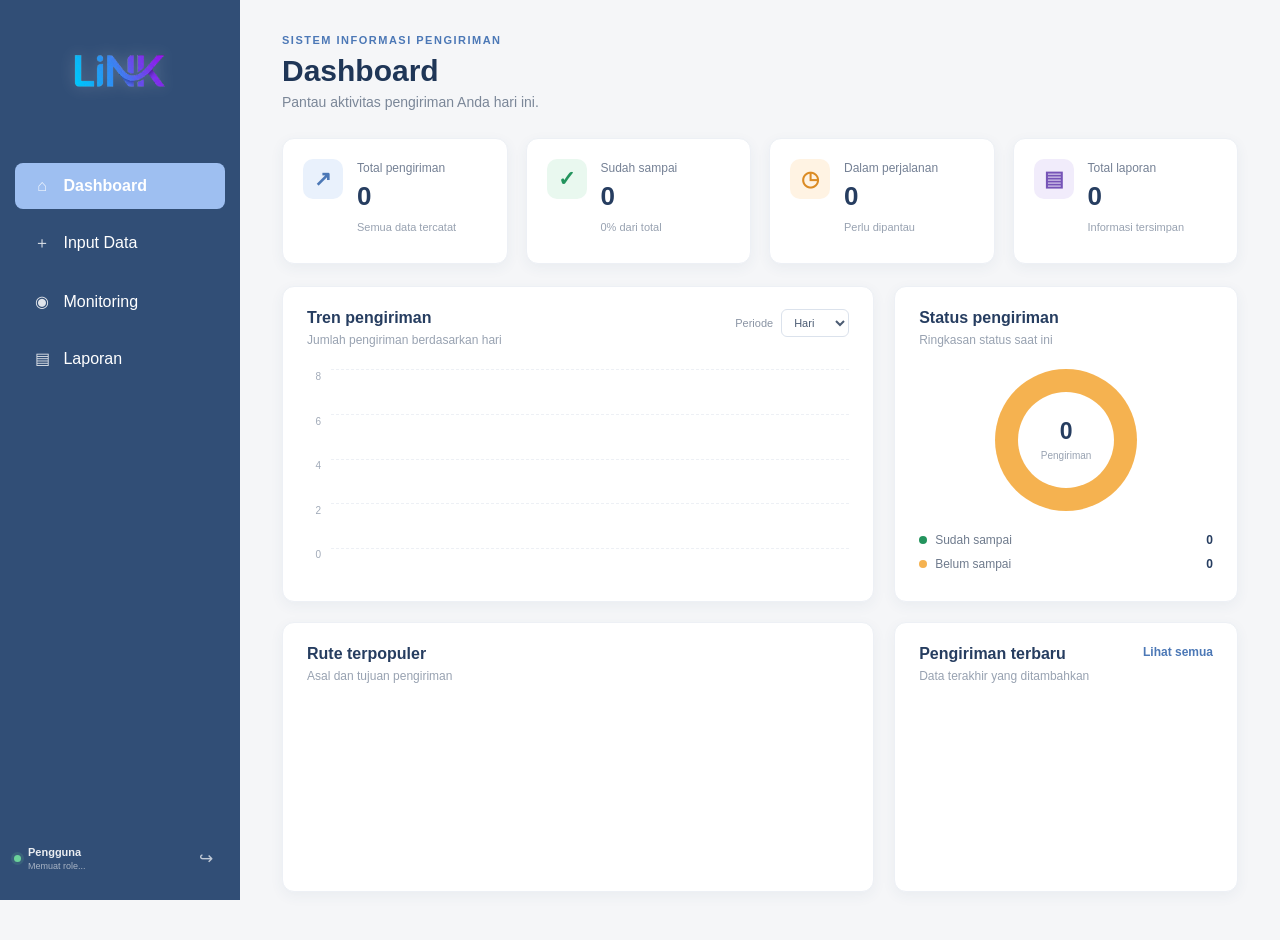
==== commit 3bb03abe: "Fix logout responsive" ====
--- a/dashboard.html
+++ b/dashboard.html
@@ -4,6 +4,8 @@
     <meta charset="UTF-8">
     <meta name="viewport" content="width=device-width, initial-scale=1.0">
     <title>Dashboard Pengiriman</title>
+    <link rel="icon" type="image/png" href="logo.png">
+    <link rel="manifest" href="manifest.webmanifest">
     <link rel="stylesheet" href="style.css">
 </head>
 
@@ -31,7 +33,7 @@
         <div class="sidebar-footer">
             <span class="online-dot"></span>
             <span><strong data-user-name>Pengguna</strong><small data-user-role>Memuat role...</small></span>
-            <button type="button" data-action="logout" title="Keluar">↪</button>
+            <button type="button" data-action="logout" title="Keluar" aria-label="Keluar">↪</button>
         </div>
     </aside>
 
--- a/style.css
+++ b/style.css
@@ -12,6 +12,7 @@
     background-color: #f5f6f8;
     display: flex;
     min-height: 100vh;
+    overflow-x: hidden;
 }
 
 
@@ -147,6 +148,31 @@
     text-decoration: underline;
 }
 
+.page-actions {
+    display: flex;
+    gap: 10px;
+}
+
+.import-result {
+    border-radius: 8px;
+    font-size: 12px;
+    margin: 0 auto 18px;
+    padding: 11px 14px;
+    width: min(100%, 1100px);
+}
+
+.import-success {
+    background: #ecfdf3;
+    border: 1px solid #bbf7d0;
+    color: #166534;
+}
+
+.import-failure {
+    background: #fff1f2;
+    border: 1px solid #fecdd3;
+    color: #be123c;
+}
+
 .section-label {
     color: #4c78b6;
     font-size: 10px;
@@ -189,20 +215,30 @@
 }
 
 .header-action {
+    align-items: center;
     color: white;
     background: #31547f;
     border-radius: 8px;
     box-shadow: 0 5px 12px rgba(49, 84, 127, .18);
+    display: inline-flex;
     font-size: 13px;
     font-weight: bold;
+    gap: 6px;
     padding: 12px 16px;
     text-decoration: none;
     transition: .2s;
+    white-space: nowrap;
 }
 
 .header-action:hover {
     background: #243f61;
     transform: translateY(-1px);
+}
+
+button.header-action {
+    border: 0;
+    cursor: pointer;
+    font-family: inherit;
 }
 
 .stats-grid {
@@ -376,11 +412,12 @@
 .recent-route strong { color: #3d4e68; display: block; font-size: 12px; overflow: hidden; text-overflow: ellipsis; white-space: nowrap; }
 .recent-route span { color: #a0a9b6; display: block; font-size: 10px; margin-top: 4px; }
 .recent-item .status { font-size: 10px; padding: 4px 8px; }
-.sidebar-footer { align-items: center; bottom: 22px; color: rgba(255,255,255,.58); display: flex; font-size: 11px; gap: 7px; left: 22px; position: absolute; right: 18px; }
+.sidebar-footer { align-items: center; bottom: 22px; color: rgba(255,255,255,.58); display: flex; font-size: 11px; gap: 7px; left: 14px; min-width: 0; position: absolute; right: 14px; }
+.sidebar-footer > span:not(.online-dot) { flex: 1; min-width: 0; }
 .sidebar-footer strong, .sidebar-footer small { display: block; max-width: 142px; overflow: hidden; text-overflow: ellipsis; white-space: nowrap; }
 .sidebar-footer strong { color: rgba(255,255,255,.9); font-size: 11px; }
 .sidebar-footer small { font-size: 9px; margin-top: 3px; }
-.sidebar-footer button { background: transparent; border: 0; color: rgba(255,255,255,.7); cursor: pointer; font-size: 17px; margin-left: auto; padding: 4px; }
+.sidebar-footer button { align-items: center; background: transparent; border: 0; color: rgba(255,255,255,.7); cursor: pointer; display: flex; flex: 0 0 40px; font-size: 17px; height: 40px; justify-content: center; margin-left: auto; padding: 4px; }
 .sidebar-footer button:hover { color: white; }
 .online-dot { background: #6bd29a; border-radius: 50%; box-shadow: 0 0 0 3px rgba(107,210,154,.15); height: 7px; width: 7px; }
 .nav-icon { display: inline-block; font-size: 16px; margin-right: 8px; opacity: .85; text-align: center; width: 18px; }
@@ -457,6 +494,32 @@
 .login-button {
     margin-top: 6px;
     width: 100%;
+}
+
+.install-button {
+    background: #e9f1fc;
+    border: 1px solid #c9d9ed;
+    border-radius: 8px;
+    color: #31547f;
+    cursor: pointer;
+    font: inherit;
+    font-size: 12px;
+    font-weight: bold;
+    margin-top: 12px;
+    padding: 11px 14px;
+    width: 100%;
+}
+
+.install-button:hover {
+    background: #dceafb;
+}
+
+.install-help {
+    color: #7b8798;
+    font-size: 11px;
+    line-height: 1.5;
+    margin-top: 9px;
+    text-align: center;
 }
 
 .login-error {
@@ -589,12 +652,17 @@
 
 .table-wrapper {
     overflow-x: auto;
+    -webkit-overflow-scrolling: touch;
 }
 
 table {
     width: 100%;
     border-collapse: collapse;
     text-align: left;
+}
+
+.table-wrapper table {
+    min-width: 820px;
 }
 
 th,
@@ -717,6 +785,21 @@
     background-color: #e5e7eb;
 }
 
+@media (max-width: 1100px) {
+    .dashboard-content {
+        padding-left: 26px;
+        padding-right: 26px;
+    }
+
+    .stats-grid {
+        grid-template-columns: repeat(2, 1fr);
+    }
+
+    .dashboard-grid {
+        grid-template-columns: minmax(0, 1fr);
+    }
+}
+
 
 /* RESPONSIVE */
 @media (max-width: 768px) {
@@ -728,6 +811,7 @@
     .main-content {
         margin-left: 180px;
         width: calc(100% - 180px);
+        padding: 24px 18px 36px;
     }
 
     .input-card {
@@ -736,28 +820,40 @@
 
     .dashboard-content {
         padding: 24px 18px 36px;
-    }
-
-    .stats-grid {
-        grid-template-columns: repeat(2, 1fr);
-    }
-
-    .dashboard-grid {
-        grid-template-columns: 1fr;
     }
 
     .dashboard-header {
         align-items: flex-start;
         flex-direction: column;
+        margin-bottom: 22px;
     }
 
     .page-header {
         align-items: flex-start;
         flex-direction: column;
+        margin-bottom: 20px;
+        width: 100%;
     }
 
     .page-summary {
         flex-wrap: wrap;
+        width: 100%;
+    }
+
+    .page-summary > div {
+        min-width: calc(50% - 7px);
+    }
+
+    .chart-card {
+        padding: 18px;
+    }
+
+    .card-heading {
+        flex-wrap: wrap;
+    }
+
+    .trend-controls {
+        margin-left: auto;
     }
 
 }
@@ -784,16 +880,32 @@
     }
 
     .sidebar-footer {
+        bottom: 12px;
+        display: flex;
+        justify-content: center;
+        left: 0;
+        right: 0;
+    }
+
+    .sidebar-footer > .online-dot,
+    .sidebar-footer > span:not(.online-dot) {
         display: none;
+    }
+
+    .sidebar-footer button {
+        flex-basis: 44px;
+        height: 44px;
     }
 
     .main-content {
         margin-left: 62px;
         width: calc(100% - 62px);
+        padding: 20px 12px 30px;
     }
 
     .stats-grid {
         gap: 10px;
+        grid-template-columns: 1fr 1fr;
     }
 
     .page-summary {
@@ -803,6 +915,80 @@
     .page-summary > div {
         min-width: calc(50% - 4px);
         padding: 11px;
+    }
+
+    .page-header h1,
+    .dashboard-header h1 {
+        font-size: 24px;
+    }
+
+    .welcome-text {
+        font-size: 12px;
+        line-height: 1.5;
+    }
+
+    .page-actions {
+        width: 100%;
+    }
+
+    .page-actions .header-action {
+        align-items: center;
+        justify-content: center;
+        text-align: center;
+        width: 100%;
+    }
+
+    .page-actions .header-action span {
+        display: inline;
+    }
+
+    .input-card,
+    .table-card {
+        padding: 18px 14px;
+    }
+
+    .input-card h1,
+    .table-card h1,
+    .table-card h2 {
+        font-size: 20px;
+    }
+
+    .submit-button {
+        width: 100%;
+    }
+
+    .line-chart {
+        height: 190px;
+    }
+
+    .chart-area svg {
+        height: 160px;
+    }
+
+    .grid-lines {
+        height: 160px;
+    }
+
+    .x-axis {
+        font-size: 9px;
+    }
+
+    .trend-controls {
+        margin-left: 0;
+        width: 100%;
+    }
+
+    .trend-controls select {
+        flex: 1;
+    }
+
+    .recent-item {
+        align-items: flex-start;
+        flex-wrap: wrap;
+    }
+
+    .recent-item .status {
+        margin-left: 42px;
     }
 
     .stat-card {
@@ -849,4 +1035,40 @@
     .login-card {
         padding: 34px;
     }
+}
+
+@media (max-width: 360px) {
+    .sidebar {
+        width: 54px;
+    }
+
+    .main-content {
+        margin-left: 54px;
+        width: calc(100% - 54px);
+    }
+
+    .logo img {
+        width: 38px;
+    }
+
+    .stats-grid {
+        grid-template-columns: 1fr;
+    }
+
+    .page-summary > div {
+        min-width: 100%;
+    }
+
+    .stat-card {
+        min-height: 98px;
+    }
+
+    .login-page {
+        padding: 12px;
+    }
+
+    .login-brand,
+    .login-card {
+        padding: 24px 18px;
+    }
 }
